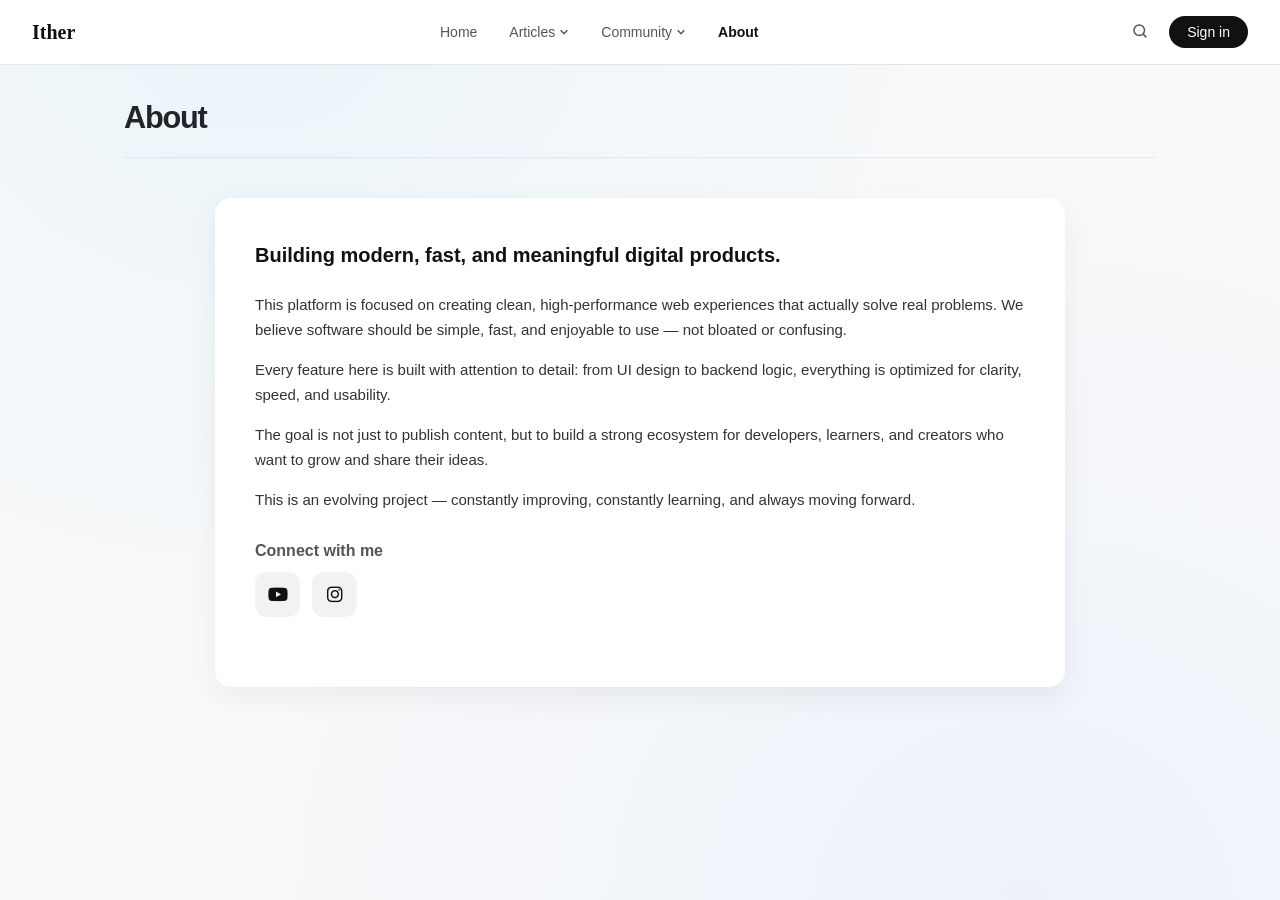
==== about/index.html @ 6403512f "Add files via upload" ====
<!doctype html>
<html lang="en">
  <head>
    <script async src="https://pagead2.googlesyndication.com/pagead/js/adsbygoogle.js?client=ca-pub-4819817034021416"

     crossorigin="anonymous"></script>
    <meta charset="UTF-8" />
    <meta name="viewport" content="width=device-width, initial-scale=1.0" />
    <title>Ither — About</title>
    <link rel="stylesheet" href="/assets/style.css" />
    <style>
        .support-btn-div {
            margin-top: 30px;
            display: flex;
            justify-content: center;
        }

        .support-btn-div:hover {
            transform: translateY(-2px) scale(1.02);
            transition: 0.25s ease;
        }
    </style>
    <link
      rel="stylesheet"
      href="https://cdnjs.cloudflare.com/ajax/libs/font-awesome/6.4.0/css/all.min.css"
    />
  </head>

  <body>
    <script src="/lib/header.js"></script>

    <div class="page-wrapper">
      <div class="page-header">
        <h1>About</h1>
      </div>
      <div class="static-content">
        <div class="about-text">
          <p class="headline">
            Building modern, fast, and meaningful digital products.
          </p>

          <p>
            This platform is focused on creating clean, high-performance web
            experiences that actually solve real problems. We believe software
            should be simple, fast, and enjoyable to use — not bloated or
            confusing.
          </p>

          <p>
            Every feature here is built with attention to detail: from UI design
            to backend logic, everything is optimized for clarity, speed, and
            usability.
          </p>

          <p>
            The goal is not just to publish content, but to build a strong
            ecosystem for developers, learners, and creators who want to grow
            and share their ideas.
          </p>

          <p>
            This is an evolving project — constantly improving, constantly
            learning, and always moving forward.
          </p>
        </div>

        <div class="social-links">
          <h2>Connect with me</h2>

          <div class="social-icons">
            <a
              href="https://youtube.com/@justcoderbro?si=6z3mC7sTXQTfbWWL"
              target="_blank"
              title="YouTube"
            >
              <i class="fab fa-youtube"></i>
            </a>

            <!--   Github Icon   -->

            <!--                <a href="https://github.com/codersirojiddin" target="_blank" title="GitHub">
                        <i class="fab fa-github"></i>
                    </a>
    -->
            <a href="https://instagram.com/" target="_blank" title="Instagram">
              <i class="fab fa-instagram"></i>
            </a>
          </div>
        </div>
        <div class="support-btn-div">
            <script
        type="text/javascript"
        src="https://cdnjs.buymeacoffee.com/1.0.0/button.prod.min.js"
        data-name="bmc-button"
        data-slug="iamsirojiddin"
        data-color="#FFDD00"
        data-emoji="❤️"
        data-font="Comic"
        data-text="Support Us"
        data-outline-color="#000000"
        data-font-color="#000000"
        data-coffee-color="#ffffff"
      ></script>
        </div>
      </div>
      

      <style>
        /* MAIN CONTAINER */
        .static-content {
          max-width: 850px;
          margin: 40px auto;
          padding: 40px;
          background: #fff;
          border-radius: 16px;
          box-shadow: 0 10px 30px rgba(0, 0, 0, 0.06);
          font-family: Arial, sans-serif;
        }

        /* TEXT */
        .about-text .headline {
          font-size: 20px;
          font-weight: 700;
          margin-bottom: 20px;
          color: #111;
        }

        .about-text p {
          font-size: 15px;
          line-height: 1.7;
          color: #333;
          margin-bottom: 14px;
        }

        /* SOCIAL SECTION */
        .social-links {
          margin-top: 30px;
        }

        .social-links h2 {
          font-size: 16px;
          margin-bottom: 12px;
          color: #555;
        }

        /* ICONS */
        .social-icons {
          display: flex;
          gap: 12px;
        }

        .social-icons a {
          width: 45px;
          height: 45px;
          display: flex;
          align-items: center;
          justify-content: center;

          border-radius: 12px;
          background: rgba(0, 0, 0, 0.05);
          color: #111;
          font-size: 18px;

          transition: 0.25s ease;
          text-decoration: none;
        }

        .social-icons a:hover {
          transform: translateY(-4px) scale(1.08);
          background: #2563eb;
          color: white;
          box-shadow: 0 10px 20px rgba(37, 99, 235, 0.3);
        }
      </style>
    </div>
    <script src="/lib/supabase.js"></script>
    <script src="/lib/user-menu.js"></script>
    <script>
      document.addEventListener("DOMContentLoaded", () => {
        initializeUserMenu();
      });
    </script>
  </body>
</html>
---- assets/style.css ----
@import url('https://fonts.googleapis.com/css2?family=JetBrains+Mono:wght@400;500;600;700&display=swap');

:root {
    --bg: #f8fafc;
    --bg2: #f1f5f9;
    --ink: #0a0a0a;
    --ink2: #0a0a0a;
    --ink3: #334155;
    --accent: #2563eb;
    --accent2: #0ea5e9;
    --white: #ffffff;
    --text: #0f172a;
    --muted: #64748b;
    --input-bg: #f8fafc;
    --border: #cbd5e1;
    --card-bg: rgba(255, 255, 255, 0.92);
    --shadow: 0 2px 12px rgba(31,41,55,0.08);
    --radius: 12px;
}

/* ── Reset ── */
* { margin: 0; padding: 0; box-sizing: border-box; }

.post-card, .post-card * { text-decoration: none !important; }
.post-card__main-link::after { content: "" !important; position: absolute !important; inset: 0 !important; z-index: 1 !important; }
.post-card__title a { color: var(--ink) !important; }

body {
    background-color: var(--bg);
    background-image:
        radial-gradient(ellipse at 20% 0%, rgba(14,165,233,0.06) 0%, transparent 50%),
        radial-gradient(ellipse at 80% 100%, rgba(37,99,235,0.05) 0%, transparent 55%);
    color: var(--ink);
    font-family: monospace;
    min-height: 100vh;
    display: flex;
    flex-direction: column;
    align-items: center;
}

/* ── User Menu (nav-right) ── */
.nav-right {
    display: flex;
    align-items: center;
    gap: 12px;
    margin-left: auto;
    justify-content: flex-end;
}

.user-menu-btn {
    display: flex;
    align-items: center;
    gap: 8px;
    background: white;
    border: 1px solid rgba(15, 23, 42, 0.08);
    border-radius: 12px;
    padding: 7px 14px;
    cursor: pointer;
    font-family: 'IBM Plex Sans', sans-serif;
    font-size: 0.88rem;
    color: var(--ink);
    transition: all 0.2s ease;
    white-space: nowrap;
}

.user-menu-btn:hover {
    background: rgba(37, 99, 235, 0.08);
    border-color: var(--accent);
}

.user-avatar {
    width: 28px;
    height: 28px;
    border-radius: 50%;
    background: var(--accent);
    display: flex;
    align-items: center;
    justify-content: center;
    color: white;
    font-weight: 600;
    font-size: 0.8rem;
    flex-shrink: 0;
    overflow: hidden;
}

.user-avatar img { width: 100%; height: 100%; object-fit: cover; }

.user-dropdown { position: relative; display: inline-block; }

.user-dropdown-menu {
    display: none;
    position: absolute;
    right: 0;
    top: calc(100% + 10px);
    background: var(--white);
    border: 1px solid rgba(15, 23, 42, 0.1);
    border-radius: 16px;
    box-shadow: 0 18px 48px rgba(15, 23, 42, 0.16);
    z-index: 1000;
    min-width: 200px;
    overflow: hidden;
}

.user-dropdown-menu.visible { display: block; }

.user-dropdown-menu a,
.user-dropdown-menu button {
    display: flex;
    align-items: center;
    width: 100%;
    padding: 11px 16px;
    border: none;
    background: none;
    text-align: left;
    color: var(--ink);
    text-decoration: none;
    font-size: 0.88rem;
    cursor: pointer;
    transition: background 0.2s;
    border-bottom: 1px solid #eee;
    font-family: 'IBM Plex Sans', sans-serif;
}

.user-dropdown-menu a:last-child,
.user-dropdown-menu button:last-child { border-bottom: none; }
.user-dropdown-menu a:hover,
.user-dropdown-menu button:hover { background: var(--bg2); }
.user-dropdown-menu button { color: #dc2626; }
.user-dropdown-menu button:hover { background: #fee2e2; }

/* ── Page layout ── */
.page-wrapper {
    width: 100%;
    max-width: 1080px;
    padding: 36px 24px 56px;
    margin: 0 auto;
}

.page-header {
    margin-bottom: 28px;
    padding-bottom: 10px;
    border-bottom: 1px solid rgba(148, 163, 184, 0.18);
}

.page-header--compact { margin-bottom: 0; border-bottom: none; }

.page-header h1 {
    font-size: clamp(1.6rem, 2.4vw, 2.8rem);
    line-height: 1.1;
    letter-spacing: -0.04em;
    margin-bottom: 12px;
}

.page-subtitle {
    color: var(--muted);
    font-size: 1rem;
    max-width: 760px;
    line-height: 1.68;
}

.post-count {
    color: var(--ink3);
    font-family: 'IBM Plex Mono', monospace;
    font-size: 0.95rem;
}

.panel {
    background: var(--card-bg);
    border: 1px solid rgba(148, 163, 184, 0.18);
    border-radius: var(--radius);
    padding: 28px;
    box-shadow: var(--shadow);
    width: 100%;
}

.panel--narrow { max-width: 680px; margin: 0 auto; }
.panel-title { font-size: 1.25rem; margin-bottom: 18px; }

/* ── Forms ── */
.form-row {
    display: flex;
    flex-direction: column;
    gap: 8px;
    margin-bottom: 20px;
}

.form-row label { font-size: 0.92rem; color: var(--muted); font-weight: 500; }

.form-row input,
.form-row textarea,
.form-row select {
    border: 1px solid var(--border);
    border-radius: 12px;
    background: var(--input-bg);
    color: var(--text);
    font-family: inherit;
    font-size: 1rem;
    padding: 13px 16px;
    transition: border-color 0.2s, box-shadow 0.2s;
    width: 100%;
    box-sizing: border-box;
}

.form-row input:focus,
.form-row textarea:focus,
.form-row select:focus {
    outline: none;
    border-color: var(--accent);
    box-shadow: 0 0 0 4px rgba(37, 99, 235, 0.12);
}

.form-row textarea { min-height: 180px; resize: vertical; line-height: 1.6; }

.form-actions {
    display: flex;
    flex-wrap: wrap;
    gap: 12px;
    align-items: center;
    margin-top: 12px;
}

/* ── Buttons ── */
.btn, .btn-full {
    display: inline-flex;
    align-items: center;
    justify-content: center;
    border: none;
    border-radius: 999px;
    padding: 11px 20px;
    background: var(--accent);
    color: white;
    text-decoration: none;
    font-size: 0.95rem;
    font-weight: 600;
    cursor: pointer;
    transition: transform 0.2s ease, background 0.2s ease, box-shadow 0.2s ease;
    white-space: nowrap;
}

.btn-full { width: 100%; }
.btn:hover, .btn-full:hover { transform: translateY(-1px); background: var(--accent2); }
.btn:disabled, .btn-full:disabled { opacity: 0.58; cursor: not-allowed; }
.btn--secondary { background: white; color: var(--ink); border: 1px solid rgba(15, 23, 42, 0.12); }
.btn--secondary:hover { background: rgba(37, 99, 235, 0.08); color: var(--ink); }
.btn--danger { background: #ef4444; color: white; }
.btn--danger:hover { background: #dc2626; }
.btn--small { padding: 7px 14px; font-size: 0.85rem; }

.post-card__actions { display: flex; flex-wrap: wrap; gap: 10px; margin-top: 18px; }

/* ── Posts grid ── */
.posts-grid {
    display: grid;
    gap: 20px;
    grid-template-columns: repeat(auto-fit, minmax(280px, 1fr));
}

/* ── Post cards ── */
.post-card, .admin-post-card {
    position: relative;
    background: var(--card-bg);
    border: 1px solid rgba(148, 163, 184, 0.18);
    border-radius: 20px;
    box-shadow: var(--shadow);
    padding: 24px;
    transition: transform 0.2s ease, border-color 0.2s ease, box-shadow 0.2s ease;
    display: flex;
    flex-direction: column;
}

.post-card:hover, .admin-post-card:hover {
    transform: translateY(-3px);
    border-color: var(--accent);
    box-shadow: 0 8px 24px rgba(31, 41, 55, 0.12);
}

.post-card__heading, .admin-post-card__heading {
    display: flex;
    align-items: flex-start;
    justify-content: space-between;
    gap: 14px;
    flex-wrap: wrap;
    margin-bottom: 8px;
}

.post-card__title, .admin-post-card__heading h3 {
    font-size: 1.1rem;
    font-weight: 700;
    line-height: 1.3;
    color: var(--ink);
    margin: 0;
}

.post-card__main-link { text-decoration: none !important; color: inherit !important; }
.post-card__main-link::after { content: ""; position: absolute; inset: 0; z-index: 1; }
.post-card:hover .post-card__title { color: var(--accent); }

.post-badges { display: flex; flex-wrap: wrap; gap: 8px; position: relative; z-index: 2; }

.post-badge {
    display: inline-flex;
    align-items: center;
    padding: 4px 10px;
    border-radius: 999px;
    font-size: 0.72rem;
    font-weight: 700;
    color: var(--accent);
    background: rgba(37, 99, 235, 0.08);
}

.post-badge--highlight { color: #92400e; background: #fef3c7; }

.post-preview {
    color: var(--ink3);
    line-height: 1.6;
    margin: 12px 0;
    text-decoration: none !important;
    display: -webkit-box;
    -webkit-line-clamp: 3;
    -webkit-box-orient: vertical;
    overflow: hidden;
    font-size: 0.9rem;
}

.post-footer {
    display: flex;
    justify-content: space-between;
    align-items: center;
    margin-top: auto;
    font-size: 0.88rem;
    color: var(--muted);
    text-decoration: none !important;
}

.post-meta { text-decoration: none !important; font-size: 0.82rem; }

/* ── Modal ── */
.post-modal {
    position: fixed;
    inset: 0;
    background: rgba(10, 10, 10, 0.6);
    display: grid;
    place-items: center;
    padding: 16px;
    z-index: 2000;
}

.post-modal__content {
    width: min(760px, 100%);
    max-height: 90vh;
    overflow: auto;
    background: white;
    border-radius: 20px;
    padding: 28px;
    position: relative;
    box-shadow: 0 24px 80px rgba(15, 23, 42, 0.24);
}

.post-modal__close {
    position: absolute;
    top: 16px;
    right: 16px;
    width: 36px;
    height: 36px;
    border: none;
    border-radius: 50%;
    background: rgba(15, 23, 42, 0.08);
    cursor: pointer;
    font-size: 1.2rem;
    color: var(--ink3);
}

.post-modal__close:hover { background: rgba(15, 23, 42, 0.14); }
.post-content { white-space: pre-wrap; line-height: 1.75; color: var(--ink3); margin-top: 18px; }

/* ── Loading/Empty ── */
.loading-state, .empty-state {
    color: var(--muted);
    font-size: 0.98rem;
    display: flex;
    align-items: center;
    gap: 12px;
    justify-content: center;
    min-height: 140px;
    padding: 24px;
    text-align: center;
}

.empty-state a { color: var(--accent); text-decoration: none; }
.empty-state a:hover { text-decoration: underline; }

.spinner {
    width: 24px; height: 24px;
    border: 3px solid rgba(15, 23, 42, 0.12);
    border-top-color: var(--accent);
    border-radius: 50%;
    animation: spin 1s linear infinite;
}

@keyframes spin { to { transform: rotate(360deg); } }

.status { font-size: 0.95rem; line-height: 1.6; margin-top: 14px; }
.status--error { color: #dc2626; }
.status--ok { color: #16a34a; }

/* ── Auth ── */
.auth-box, .login-box {
    width: 100%;
    max-width: 480px;
    margin: 48px auto;
    background: var(--card-bg);
    border: 1px solid rgba(148, 163, 184, 0.18);
    border-radius: var(--radius);
    padding: 32px;
    box-shadow: var(--shadow);
}

.auth-box h1, .login-box h1 { margin-bottom: 6px; }
.auth-box p.sub, .login-box p { color: var(--muted); margin-bottom: 24px; line-height: 1.7; }

.auth-tabs { display: flex; gap: 10px; margin-bottom: 24px; }

.auth-tab {
    flex: 1;
    padding: 11px 14px;
    border: 1px solid rgba(148, 163, 184, 0.28);
    background: transparent;
    color: var(--ink3);
    border-radius: 12px;
    cursor: pointer;
    font-size: 0.95rem;
    transition: all 0.2s ease;
}

.auth-tab.active {
    background: white;
    color: var(--ink);
    border-color: transparent;
    box-shadow: var(--shadow);
}

/* ── Profile ── */
.profile-header {
    display: flex;
    align-items: flex-start;
    gap: 20px;
    padding: 24px 0;
    border-bottom: 1px solid rgba(148, 163, 184, 0.18);
    margin-bottom: 28px;
    flex-wrap: wrap;
}

.avatar-large {
    width: 80px; height: 80px;
    border-radius: 50%;
    background: var(--accent);
    display: grid;
    place-items: center;
    font-size: 1.8rem;
    font-weight: 700;
    color: white;
    overflow: hidden;
    flex-shrink: 0;
}

.profile-info { flex: 1; min-width: 0; }
.profile-info h2 { font-size: 1.6rem; margin-bottom: 6px; word-break: break-word; }
.profile-bio, .profile-joined { color: var(--muted); }
.profile-bio { margin-top: 6px; line-height: 1.7; }
.profile-joined { margin-top: 6px; font-size: 0.9rem; }

.edit-profile-form { display: none; flex-direction: column; gap: 16px; margin-bottom: 28px; }
.edit-profile-form.visible { display: flex; }
.profile-actions { display: flex; gap: 10px; flex-wrap: wrap; }
.profile-info .btn { margin-top: 10px; }
.section-title { margin-bottom: 16px; }

/* ── Community ── */
.community-header {
    display: flex;
    justify-content: space-between;
    align-items: center;
    margin-bottom: 28px;
    gap: 16px;
    flex-wrap: wrap;
}

.user-bar { display: flex; align-items: center; gap: 12px; }

.avatar-small {
    width: 34px; height: 34px;
    border-radius: 50%;
    background: var(--accent);
    display: grid;
    place-items: center;
    font-size: 0.85rem;
    font-weight: 700;
    color: white;
    overflow: hidden;
    flex-shrink: 0;
}

.avatar-small img { width: 100%; height: 100%; object-fit: cover; }
.post-author a { color: var(--accent); }
.post-author a:hover { text-decoration: underline; }

/* ── Admin ── */
.admin-topbar {
    display: flex;
    justify-content: space-between;
    align-items: center;
    gap: 16px;
    flex-wrap: wrap;
    margin-bottom: 24px;
}

.admin-layout { display: grid; gap: 24px; }
.admin-post-list { display: grid; gap: 16px; }
.admin-actions { display: flex; flex-wrap: wrap; gap: 8px; margin-top: 16px; }

/* ── Post Interactions ── */
.post-interactions {
    display: flex;
    gap: 16px;
    margin: 24px 0;
    padding: 18px 0;
    border-top: 1px solid rgba(148, 163, 184, 0.18);
    border-bottom: 1px solid rgba(148, 163, 184, 0.18);
    flex-wrap: wrap;
}

.like-btn {
    display: inline-flex;
    align-items: center;
    gap: 8px;
    background: rgba(37, 99, 235, 0.08);
    color: var(--accent);
    border: 1px solid rgba(37, 99, 235, 0.24);
    border-radius: 999px;
    padding: 10px 16px;
    font-size: 0.95rem;
    font-weight: 500;
    cursor: pointer;
    transition: all 0.2s ease;
    font-family: inherit;
}

.like-btn:hover { background: rgba(37, 99, 235, 0.16); border-color: var(--accent); transform: translateY(-1px); }
.like-btn.liked { background: var(--accent); color: white; border-color: var(--accent); }
.like-btn.liked:hover { background: var(--accent2); border-color: var(--accent2); }
.like-btn svg { width: 18px; height: 18px; display: inline-block; }
.like-btn.liked svg { fill: currentColor; }
.like-count { font-weight: 600; min-width: 20px; text-align: center; }

/* ── Comments ── */
.comments-section { margin-top: 28px; }
.comments-heading { font-size: 1.1rem; margin-bottom: 16px; color: var(--ink); }
.comments-list { display: flex; flex-direction: column; gap: 14px; margin-bottom: 22px; }

.comment {
    background: rgba(15, 23, 42, 0.02);
    border: 1px solid rgba(148, 163, 184, 0.12);
    border-radius: 12px;
    padding: 14px;
    transition: all 0.2s ease;
}

.comment:hover { background: rgba(37, 99, 235, 0.04); border-color: rgba(37, 99, 235, 0.24); }

.comment-header {
    display: flex;
    align-items: center;
    gap: 10px;
    margin-bottom: 10px;
    flex-wrap: wrap;
}

.comment-author {
    font-weight: 600;
    color: var(--ink);
    display: inline-flex;
    align-items: center;
    padding: 3px 8px;
    background: rgba(37, 99, 235, 0.1);
    border-radius: 6px;
    font-size: 0.88rem;
}

.comment-date { color: var(--muted); font-size: 0.82rem; }

.comment-delete-btn {
    margin-left: auto;
    background: transparent;
    border: 1px solid #ef4444;
    color: #ef4444;
    padding: 3px 10px;
    border-radius: 6px;
    font-size: 0.78rem;
    cursor: pointer;
    transition: all 0.2s ease;
    font-family: inherit;
    font-weight: 500;
}

.comment-delete-btn:hover { background: #fee2e2; border-color: #dc2626; color: #dc2626; }

.comment-body {
    color: var(--ink3);
    line-height: 1.65;
    white-space: pre-wrap;
    word-wrap: break-word;
    overflow-wrap: break-word;
    margin: 0;
    font-size: 0.93rem;
}

.comments-empty, .comments-error {
    color: var(--muted);
    text-align: center;
    padding: 20px;
    font-style: italic;
    background: rgba(15, 23, 42, 0.02);
    border-radius: 12px;
    border: 1px dashed rgba(148, 163, 184, 0.18);
}

.comments-error { color: #ef4444; }

.comment-form { display: flex; flex-direction: column; gap: 12px; }

.comment-input {
    border: 1px solid rgba(148, 163, 184, 0.24);
    border-radius: 12px;
    background: var(--input-bg);
    color: var(--text);
    font-family: 'IBM Plex Mono', monospace;
    font-size: 0.93rem;
    padding: 12px 14px;
    resize: vertical;
    min-height: 90px;
    line-height: 1.6;
    transition: border-color 0.2s, box-shadow 0.2s;
    width: 100%;
    box-sizing: border-box;
}

.comment-input::placeholder { color: var(--muted); }
.comment-input:focus { outline: none; border-color: var(--accent); box-shadow: 0 0 0 4px rgba(37, 99, 235, 0.12); background: white; }

.comment-submit-btn {
    align-self: flex-start;
    background: var(--accent);
    color: white;
    border: none;
    border-radius: 999px;
    padding: 10px 20px;
    font-size: 0.93rem;
    font-weight: 600;
    cursor: pointer;
    transition: all 0.2s ease;
    font-family: inherit;
}

.comment-submit-btn:hover { background: var(--accent2); transform: translateY(-1px); }
.comment-submit-btn:disabled { opacity: 0.6; cursor: not-allowed; }

/* ════════════════════════════════════════
   MOBILE RESPONSIVE
   ════════════════════════════════════════ */

@media (max-width: 768px) {
    /* nav-right (user menu) header ichida */
    #nav-right {
        display: flex;
        align-items: center;
    }

    .user-menu-btn {
        padding: 6px 10px;
        font-size: 0.82rem;
    }

    .page-wrapper {
        padding: 20px 16px 48px;
    }

    .page-header h1 {
        font-size: 1.6rem;
    }

    .posts-grid {
        grid-template-columns: 1fr;
        gap: 14px;
    }

    .post-card, .admin-post-card {
        padding: 18px;
        border-radius: 16px;
    }

    .panel {
        padding: 20px;
        border-radius: 10px;
    }

    .community-header {
        flex-direction: column;
        align-items: flex-start;
    }

    .admin-topbar {
        flex-direction: column;
        align-items: stretch;
    }

    .profile-header {
        flex-direction: column;
        align-items: flex-start;
    }

    .form-actions {
        flex-direction: column;
    }

    .form-actions .btn {
        width: 100%;
    }

    .post-modal__content {
        padding: 20px;
        border-radius: 16px;
        max-height: 92vh;
    }

    .auth-box, .login-box {
        padding: 24px 20px;
        margin: 24px auto;
    }
}

@media (max-width: 480px) {
    .page-wrapper {
        padding: 16px 12px 40px;
    }

    .page-header h1 {
        font-size: 1.4rem;
    }

    .post-card, .admin-post-card {
        padding: 16px;
    }

    .panel {
        padding: 16px;
    }

    .btn, .btn-full {
        width: 100%;
        text-align: center;
    }

    .avatar-large {
        width: 64px; height: 64px;
        font-size: 1.4rem;
    }

    .profile-info h2 {
        font-size: 1.3rem;
    }

    .auth-box, .login-box {
        padding: 20px 16px;
        margin: 16px auto;
    }

    .post-modal__content {
        padding: 16px;
        border-radius: 12px;
    }

    .comment-submit-btn {
        width: 100%;
    }

    .user-dropdown-menu {
        right: -10px;
        min-width: 180px;
    }

    .posts-grid {
        grid-template-columns: 1fr;
    }
}
:root {
    --bg-color: #f8f9fa;
    --text-color: #212529;
    --panel-bg: #ffffff;
    --panel-border: #e0e0e0;
    --accent-color: #007bff;
}

[data-theme="dark"] {
    --bg-color: #121212;
    --text-color: #e0e0e0;
    --panel-bg: #1e1e1e;
    --panel-border: #333333;
    --accent-color: #375a7f;
}

body {
    margin: 0;
    padding: 0;
    font-family: -apple-system, BlinkMacSystemFont, "Segoe UI", Roboto, sans-serif;
    background-color: var(--bg-color);
    color: var(--text-color);
    transition: background-color 0.3s ease, color 0.3s ease;
}

.content {
    padding: 40px;
    max-width: 800px;
    margin: 0 auto;
}

.settings-toggle {
    position: fixed;
    top: 20px;
    right: 20px;
    background-color: var(--panel-bg);
    border: 1px solid var(--panel-border);
    color: var(--text-color);
    width: 45px;
    height: 45px;
    border-radius: 50%;
    cursor: pointer;
    display: flex;
    align-items: center;
    justify-content: center;
    font-size: 20px;
    box-shadow: 0 4px 12px rgba(0,0,0,0.1);
    z-index: 1000;
    transition: transform 0.2s ease, background-color 0.3s;
}

.settings-toggle:hover {
    transform: scale(1.05);
}

.settings-panel {
    position: fixed;
    top: 0;
    right: -320px;
    width: 280px;
    height: 100vh;
    background-color: var(--panel-bg);
    border-left: 1px solid var(--panel-border);
    box-shadow: -4px 0 12px rgba(0,0,0,0.05);
    padding: 30px 20px;
    box-sizing: border-box;
    transition: right 0.3s cubic-bezier(0.4, 0, 0.2, 1);
    z-index: 999;
}

.settings-panel.open {
    right: 0;
}

.panel-header {
    display: flex;
    justify-content: space-between;
    align-items: center;
    margin-bottom: 30px;
    border-bottom: 1px solid var(--panel-border);
    padding-bottom: 15px;
}

.panel-header h3 {
    margin: 0;
    font-size: 1.2rem;
    font-weight: 600;
}

.close-panel {
    background: none;
    border: none;
    color: var(--text-color);
    font-size: 18px;
    cursor: pointer;
    opacity: 0.7;
}

.close-panel:hover {
    opacity: 1;
}

.setting-section {
    margin-bottom: 20px;
}

.setting-label {
    display: block;
    font-size: 0.9rem;
    font-weight: 600;
    margin-bottom: 12px;
    opacity: 0.8;
}

.theme-options {
    display: grid;
    grid-template-columns: 1fr 1fr;
    gap: 10px;
}

.theme-btn {
    background-color: var(--bg-color);
    border: 2px solid var(--panel-border);
    color: var(--text-color);
    padding: 12px;
    border-radius: 8px;
    cursor: pointer;
    font-size: 0.9rem;
    font-weight: 500;
    display: flex;
    align-items: center;
    justify-content: center;
    gap: 8px;
    transition: all 0.2s ease;
}

.theme-btn:hover {
    border-color: var(--accent-color);
}

.theme-btn.active {
    border-color: var(--accent-color);
    background-color: var(--accent-color);
    color: #ffffff;
}
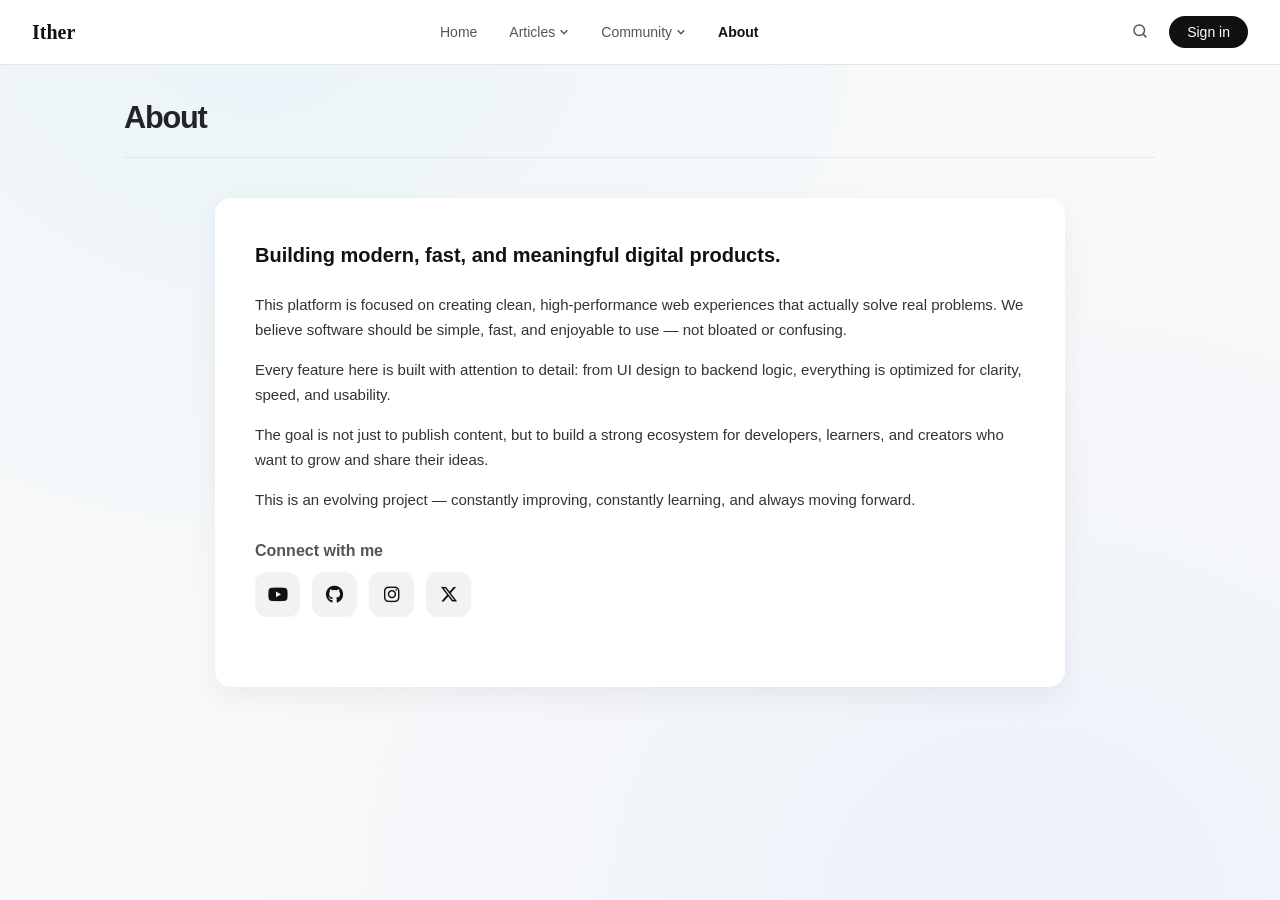
==== commit 8c6049be: "Update index.html" ====
--- a/about/index.html
+++ b/about/index.html
@@ -78,12 +78,14 @@
 
             <!--   Github Icon   -->
 
-            <!--                <a href="https://github.com/codersirojiddin" target="_blank" title="GitHub">
+            <a href="https://github.com/codersirojiddin" target="_blank" title="GitHub">
                         <i class="fab fa-github"></i>
                     </a>
-    -->
-            <a href="https://instagram.com/" target="_blank" title="Instagram">
+            <a href="https://instagram.com/i_amsirojiddin" target="_blank" title="Instagram">
               <i class="fab fa-instagram"></i>
+            </a>
+            <a href="https://x.com/SYoqubjono81983" target="_blank" title="x.com">
+              <i class="fab fa-x-twitter"></i>
             </a>
           </div>
         </div>
